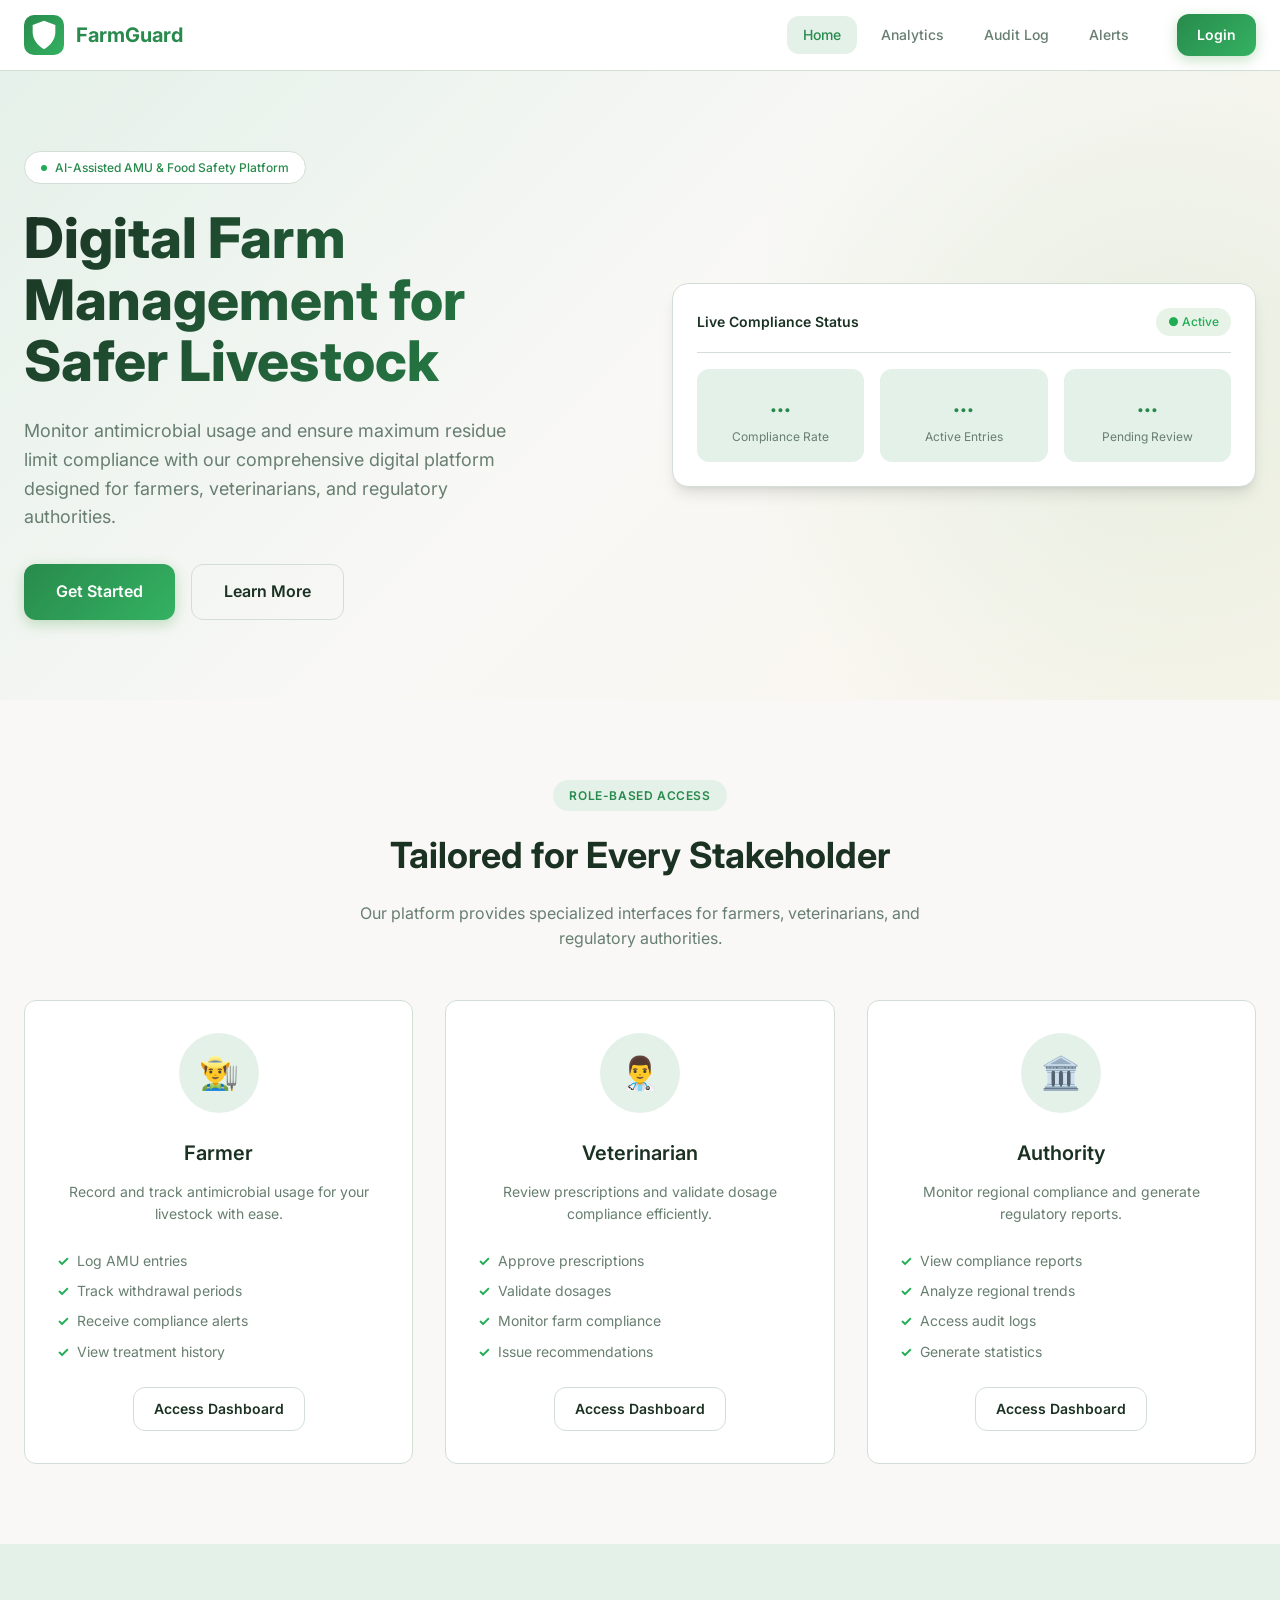
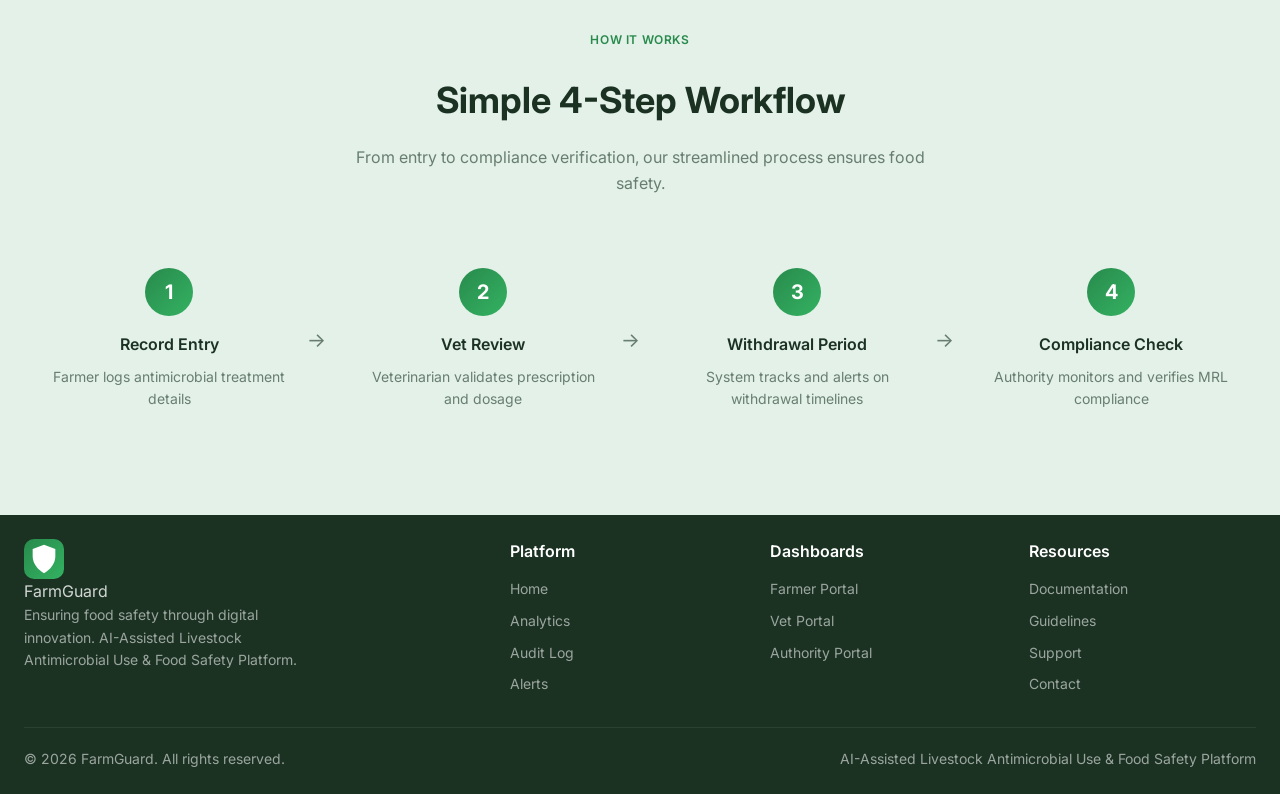
==== index.html @ 8f9a7e8b "Initial commit" ====
<!DOCTYPE html>
<html lang="en">
<head>
  <meta charset="UTF-8">
  <meta name="viewport" content="width=device-width, initial-scale=1.0">
  <title>Digital Farm Management Portal - AMU/MRL Monitoring</title>
  <meta name="description" content="Digital Farm Management Portal for monitoring Maximum Residue Limits (MRL) and Antimicrobial Usage (AMU) in livestock">
  <link rel="stylesheet" href="styles.css">
</head>
<body>
  <!-- Header -->
  <header class="header">
    <div class="header-container">
      <a href="index.html" class="logo">
        <div class="logo-icon">
          <svg width="34" height="34" viewBox="0 0 24 24" fill="white" xmlns="http://www.w3.org/2000/svg">
            <path d="M12 2L4 5V10C4 15 7.5 19.5 12 22C16.5 19.5 20 15 20 10V5L12 2Z"/>
          </svg>
        </div>
        <span>FarmGuard</span>
      </a>
      
      <nav class="nav">
        <div class="nav-links">
          <a href="index.html" class="nav-link active">Home</a>
          <a href="analytics.html" class="nav-link">Analytics</a>
          <a href="audit-log.html" class="nav-link">Audit Log</a>
          <a href="alerts.html" class="nav-link">Alerts</a>
        </div>
        <a href="login.html" class="btn btn-primary">Login</a>
      </nav>
    </div>
  </header>

  <!-- Hero Section -->
  <section class="hero">
    <div class="hero-container">
      <div class="hero-content">
        <div class="hero-badge">
          <span class="dot"></span>
          AI-Assisted AMU & Food Safety Platform
        </div>
        <h1>Digital Farm Management for Safer Livestock</h1>
        <p>Monitor antimicrobial usage and ensure maximum residue limit compliance with our comprehensive digital platform designed for farmers, veterinarians, and regulatory authorities.</p>
        <div class="hero-buttons">
          <a href="login.html" class="btn btn-primary btn-lg">Get Started</a>
          <a href="#roles" class="btn btn-outline btn-lg">Learn More</a>
        </div>
      </div>
      
      <div class="hero-visual">
        <div class="hero-card">
          <div class="hero-card-header">
            <span class="hero-card-title">Live Compliance Status</span>
            <span class="hero-card-badge">● Active</span>
          </div>
          <div class="stats-grid">
            <div class="stat-item">
              <div class="stat-value" id="homeComplianceRate">...</div>
              <div class="stat-label">Compliance Rate</div>
            </div>
            <div class="stat-item">
              <div class="stat-value" id="homeActiveEntries">...</div>
              <div class="stat-label">Active Entries</div>
            </div>
            <div class="stat-item">
              <div class="stat-value" id="homePendingReview">...</div>
              <div class="stat-label">Pending Review</div>
            </div>
          </div>
        </div>
      </div>
    </div>
  </section>

  <!-- Roles Section -->
  <section class="section" id="roles">
    <div class="section-container">
      <div class="section-header">
        <span class="section-badge">Role-Based Access</span>
        <h2 class="section-title">Tailored for Every Stakeholder</h2>
        <p class="section-description">Our platform provides specialized interfaces for farmers, veterinarians, and regulatory authorities.</p>
      </div>
      
      <div class="roles-grid">
        <!-- Farmer Card -->
        <div class="role-card">
          <div class="role-icon">👨‍🌾</div>
          <h3>Farmer</h3>
          <p>Record and track antimicrobial usage for your livestock with ease.</p>
          <ul class="role-features">
            <li>Log AMU entries</li>
            <li>Track withdrawal periods</li>
            <li>Receive compliance alerts</li>
            <li>View treatment history</li>
          </ul>
          <a href="farmer-dashboard.html" class="btn btn-outline">Access Dashboard</a>
        </div>
        
        <!-- Veterinarian Card -->
        <div class="role-card">
          <div class="role-icon">👨‍⚕️</div>
          <h3>Veterinarian</h3>
          <p>Review prescriptions and validate dosage compliance efficiently.</p>
          <ul class="role-features">
            <li>Approve prescriptions</li>
            <li>Validate dosages</li>
            <li>Monitor farm compliance</li>
            <li>Issue recommendations</li>
          </ul>
          <a href="vet-dashboard.html" class="btn btn-outline">Access Dashboard</a>
        </div>
        
        <!-- Authority Card -->
        <div class="role-card">
          <div class="role-icon">🏛️</div>
          <h3>Authority</h3>
          <p>Monitor regional compliance and generate regulatory reports.</p>
          <ul class="role-features">
            <li>View compliance reports</li>
            <li>Analyze regional trends</li>
            <li>Access audit logs</li>
            <li>Generate statistics</li>
          </ul>
          <a href="authority-dashboard.html" class="btn btn-outline">Access Dashboard</a>
        </div>
      </div>
    </div>
  </section>

  <!-- Workflow Section -->
  <section class="section" style="background: var(--accent);">
    <div class="section-container">
      <div class="section-header">
        <span class="section-badge">How It Works</span>
        <h2 class="section-title">Simple 4-Step Workflow</h2>
        <p class="section-description">From entry to compliance verification, our streamlined process ensures food safety.</p>
      </div>
      
      <div class="workflow-grid">
        <div class="workflow-step">
          <div class="workflow-number">1</div>
          <h4>Record Entry</h4>
          <p>Farmer logs antimicrobial treatment details</p>
        </div>
        <div class="workflow-step">
          <div class="workflow-number">2</div>
          <h4>Vet Review</h4>
          <p>Veterinarian validates prescription and dosage</p>
        </div>
        <div class="workflow-step">
          <div class="workflow-number">3</div>
          <h4>Withdrawal Period</h4>
          <p>System tracks and alerts on withdrawal timelines</p>
        </div>
        <div class="workflow-step">
          <div class="workflow-number">4</div>
          <h4>Compliance Check</h4>
          <p>Authority monitors and verifies MRL compliance</p>
        </div>
      </div>
    </div>
  </section>

  <!-- Footer -->
  <footer class="footer">
    <div class="footer-container">
      <div class="footer-grid">
        <div class="footer-brand">
        <div class="logo-icon">
          <svg width="34" height="34" viewBox="0 0 24 24" fill="white" xmlns="http://www.w3.org/2000/svg">
            <path d="M12 2L4 5V10C4 15 7.5 19.5 12 22C16.5 19.5 20 15 20 10V5L12 2Z"/>
          </svg>
        </div>
        <span>FarmGuard</span>
        <!--
          <div class="logo">
            <div class="logo-icon">🌾</div>
            <span>FarmGuard</span>
          </div>-->
          <p>Ensuring food safety through digital innovation. AI-Assisted Livestock Antimicrobial Use & Food Safety Platform.</p>
        </div>
        
        <div class="footer-column">
          <h4>Platform</h4>
          <ul>
            <li><a href="index.html">Home</a></li>
            <li><a href="analytics.html">Analytics</a></li>
            <li><a href="audit-log.html">Audit Log</a></li>
            <li><a href="alerts.html">Alerts</a></li>
          </ul>
        </div>
        
        <div class="footer-column">
          <h4>Dashboards</h4>
          <ul>
            <li><a href="farmer-dashboard.html">Farmer Portal</a></li>
            <li><a href="vet-dashboard.html">Vet Portal</a></li>
            <li><a href="authority-dashboard.html">Authority Portal</a></li>
          </ul>
        </div>
        
        <div class="footer-column">
          <h4>Resources</h4>
          <ul>
            <li><a href="#">Documentation</a></li>
            <li><a href="#">Guidelines</a></li>
            <li><a href="#">Support</a></li>
            <li><a href="#">Contact</a></li>
          </ul>
        </div>
      </div>
      
      <div class="footer-bottom">
        <span>© 2026 FarmGuard. All rights reserved.</span>
        <span>AI-Assisted Livestock Antimicrobial Use & Food Safety Platform</span>
      </div>
    </div>
  </footer>

  <script>
    async function loadHomePublicStats() {
      try {
        const response = await fetch('/api/public-stats');
        if (response.ok) {
          const stats = await response.json();
          document.getElementById('homeComplianceRate').textContent = (stats.compliance_rate || 100) + '%';
          document.getElementById('homeActiveEntries').textContent = stats.active_entries || 0;
          document.getElementById('homePendingReview').textContent = stats.pending_review || 0;
        }
      } catch (e) {
        console.error('Error fetching home public stats:', e);
      }
    }

    document.addEventListener('DOMContentLoaded', () => {
      loadHomePublicStats();
      // Real-time automatic polling every 4 seconds
      setInterval(loadHomePublicStats, 4000);
    });
  </script>
</body>
</html>
---- styles.css ----
/* Digital Farm Management Portal - Complete Styles */
@import url('https://fonts.googleapis.com/css2?family=Inter:wght@300;400;500;600;700;800&display=swap');

* {
  margin: 0;
  padding: 0;
  box-sizing: border-box;
}

:root {
  /* Colors */
  --primary: hsl(142, 55%, 35%);
  --primary-light: hsl(142, 55%, 45%);
  --primary-dark: hsl(142, 55%, 25%);
  --primary-foreground: hsl(0, 0%, 100%);
  
  --secondary: hsl(45, 93%, 47%);
  --secondary-light: hsl(45, 93%, 57%);
  --secondary-foreground: hsl(0, 0%, 10%);
  
  --background: hsl(40, 23%, 97%);
  --foreground: hsl(142, 30%, 15%);
  
  --card: hsl(0, 0%, 100%);
  --card-foreground: hsl(142, 30%, 15%);
  
  --muted: hsl(142, 10%, 90%);
  --muted-foreground: hsl(142, 10%, 45%);
  
  --accent: hsl(142, 30%, 92%);
  --accent-foreground: hsl(142, 55%, 30%);
  
  --destructive: hsl(0, 72%, 51%);
  --success: hsl(142, 70%, 40%);
  --warning: hsl(38, 92%, 50%);
  
  --border: hsl(142, 15%, 85%);
  --input: hsl(142, 15%, 85%);
  --ring: hsl(142, 55%, 35%);
  
  --radius: 0.75rem;
  --shadow-sm: 0 1px 2px 0 rgb(0 0 0 / 0.05);
  --shadow: 0 1px 3px 0 rgb(0 0 0 / 0.1), 0 1px 2px -1px rgb(0 0 0 / 0.1);
  --shadow-md: 0 4px 6px -1px rgb(0 0 0 / 0.1), 0 2px 4px -2px rgb(0 0 0 / 0.1);
  --shadow-lg: 0 10px 15px -3px rgb(0 0 0 / 0.1), 0 4px 6px -4px rgb(0 0 0 / 0.1);
}

body {
  font-family: 'Inter', -apple-system, BlinkMacSystemFont, 'Segoe UI', sans-serif;
  background-color: var(--background);
  color: var(--foreground);
  line-height: 1.6;
  min-height: 100vh;
}

a {
  color: inherit;
  text-decoration: none;
}

/* Header */
.header {
  background: rgba(255, 255, 255, 0.95);
  backdrop-filter: blur(12px);
  border-bottom: 1px solid var(--border);
  position: sticky;
  top: 0;
  z-index: 100;
  padding: 0 1.5rem;
}

.header-container {
  max-width: 1280px;
  margin: 0 auto;
  display: flex;
  align-items: center;
  justify-content: space-between;
  height: 70px;
}

.logo {
  display: flex;
  align-items: center;
  gap: 0.75rem;
  font-weight: 700;
  font-size: 1.25rem;
  color: var(--primary);
}

.logo-icon {
  width: 40px;
  height: 40px;
  background: linear-gradient(135deg, var(--primary), var(--primary-light));
  border-radius: 10px;
  display: flex;
  align-items: center;
  justify-content: center;
  color: white;
  font-size: 1.25rem;
}

.nav {
  display: flex;
  align-items: center;
  gap: 2rem;
}

.nav-links {
  display: flex;
  gap: 0.5rem;
}

.nav-link {
  padding: 0.5rem 1rem;
  border-radius: var(--radius);
  font-weight: 500;
  font-size: 0.875rem;
  color: var(--muted-foreground);
  transition: all 0.2s;
}

.nav-link:hover {
  color: var(--foreground);
  background: var(--accent);
}

.nav-link.active {
  color: var(--primary);
  background: var(--accent);
}

/* Buttons */
.btn {
  display: inline-flex;
  align-items: center;
  justify-content: center;
  gap: 0.5rem;
  padding: 0.625rem 1.25rem;
  font-size: 0.875rem;
  font-weight: 600;
  border-radius: var(--radius);
  border: none;
  cursor: pointer;
  transition: all 0.2s;
}

.btn-primary {
  background: linear-gradient(135deg, var(--primary), var(--primary-light));
  color: var(--primary-foreground);
  box-shadow: 0 4px 14px 0 rgba(34, 139, 34, 0.25);
}

.btn-primary:hover {
  transform: translateY(-1px);
  box-shadow: 0 6px 20px 0 rgba(34, 139, 34, 0.35);
}

.btn-secondary {
  background: var(--secondary);
  color: var(--secondary-foreground);
}

.btn-secondary:hover {
  background: var(--secondary-light);
}

.btn-outline {
  background: transparent;
  border: 1px solid var(--border);
  color: var(--foreground);
}

.btn-outline:hover {
  background: var(--accent);
  border-color: var(--primary);
}

.btn-ghost {
  background: transparent;
  color: var(--muted-foreground);
}

.btn-ghost:hover {
  background: var(--accent);
  color: var(--foreground);
}

.btn-sm {
  padding: 0.375rem 0.75rem;
  font-size: 0.75rem;
}

.btn-lg {
  padding: 0.875rem 2rem;
  font-size: 1rem;
}

/* Hero Section */
.hero {
  padding: 5rem 1.5rem;
  background: linear-gradient(135deg, var(--accent) 0%, var(--background) 50%, hsl(45, 50%, 95%) 100%);
  position: relative;
  overflow: hidden;
}

.hero::before {
  content: '';
  position: absolute;
  top: -50%;
  right: -20%;
  width: 60%;
  height: 200%;
  background: radial-gradient(circle, rgba(34, 139, 34, 0.08) 0%, transparent 60%);
  pointer-events: none;
}

.hero-container {
  max-width: 1280px;
  margin: 0 auto;
  display: grid;
  grid-template-columns: 1fr 1fr;
  gap: 4rem;
  align-items: center;
}

.hero-badge {
  display: inline-flex;
  align-items: center;
  gap: 0.5rem;
  background: var(--card);
  border: 1px solid var(--border);
  padding: 0.375rem 1rem;
  border-radius: 9999px;
  font-size: 0.75rem;
  font-weight: 500;
  color: var(--primary);
  margin-bottom: 1.5rem;
}

.hero-badge .dot {
  width: 6px;
  height: 6px;
  background: var(--success);
  border-radius: 50%;
  animation: pulse 2s infinite;
}

@keyframes pulse {
  0%, 100% { opacity: 1; }
  50% { opacity: 0.5; }
}

.hero h1 {
  font-size: 3.5rem;
  font-weight: 800;
  line-height: 1.1;
  margin-bottom: 1.5rem;
  background: linear-gradient(135deg, var(--foreground) 0%, var(--primary) 100%);
  -webkit-background-clip: text;
  -webkit-text-fill-color: transparent;
  background-clip: text;
}

.hero p {
  font-size: 1.125rem;
  color: var(--muted-foreground);
  margin-bottom: 2rem;
  max-width: 500px;
}

.hero-buttons {
  display: flex;
  gap: 1rem;
  flex-wrap: wrap;
}

.hero-visual {
  position: relative;
}

.hero-card {
  background: var(--card);
  border-radius: 1rem;
  box-shadow: var(--shadow-lg);
  padding: 1.5rem;
  border: 1px solid var(--border);
}

.hero-card-header {
  display: flex;
  align-items: center;
  justify-content: space-between;
  margin-bottom: 1rem;
  padding-bottom: 1rem;
  border-bottom: 1px solid var(--border);
}

.hero-card-title {
  font-weight: 600;
  font-size: 0.875rem;
}

.hero-card-badge {
  background: rgba(34, 139, 34, 0.1);
  color: var(--success);
  padding: 0.25rem 0.75rem;
  border-radius: 9999px;
  font-size: 0.75rem;
  font-weight: 500;
}

.stats-grid {
  display: grid;
  grid-template-columns: repeat(3, 1fr);
  gap: 1rem;
}

.stat-item {
  text-align: center;
  padding: 1rem;
  background: var(--accent);
  border-radius: var(--radius);
}

.stat-value {
  font-size: 1.5rem;
  font-weight: 700;
  color: var(--primary);
}

.stat-label {
  font-size: 0.75rem;
  color: var(--muted-foreground);
  margin-top: 0.25rem;
}

/* Sections */
.section {
  padding: 5rem 1.5rem;
}

.section-container {
  max-width: 1280px;
  margin: 0 auto;
}

.section-header {
  text-align: center;
  margin-bottom: 3rem;
}

.section-badge {
  display: inline-block;
  background: var(--accent);
  color: var(--primary);
  padding: 0.375rem 1rem;
  border-radius: 9999px;
  font-size: 0.75rem;
  font-weight: 600;
  text-transform: uppercase;
  letter-spacing: 0.05em;
  margin-bottom: 1rem;
}

.section-title {
  font-size: 2.25rem;
  font-weight: 700;
  margin-bottom: 1rem;
}

.section-description {
  color: var(--muted-foreground);
  max-width: 600px;
  margin: 0 auto;
}

/* Cards */
.card {
  background: var(--card);
  border: 1px solid var(--border);
  border-radius: var(--radius);
  box-shadow: var(--shadow);
  overflow: hidden;
}

.card-header {
  padding: 1.5rem;
  border-bottom: 1px solid var(--border);
}

.card-title {
  font-size: 1.125rem;
  font-weight: 600;
  margin-bottom: 0.25rem;
}

.card-description {
  font-size: 0.875rem;
  color: var(--muted-foreground);
}

.card-content {
  padding: 1.5rem;
}

.card-footer {
  padding: 1rem 1.5rem;
  border-top: 1px solid var(--border);
  background: var(--muted);
}

/* Role Cards */
.roles-grid {
  display: grid;
  grid-template-columns: repeat(3, 1fr);
  gap: 2rem;
}

.role-card {
  background: var(--card);
  border: 1px solid var(--border);
  border-radius: var(--radius);
  padding: 2rem;
  text-align: center;
  transition: all 0.3s;
  position: relative;
  overflow: hidden;
}

.role-card:hover {
  transform: translateY(-4px);
  box-shadow: var(--shadow-lg);
  border-color: var(--primary);
}

.role-card::before {
  content: '';
  position: absolute;
  top: 0;
  left: 0;
  right: 0;
  height: 4px;
  background: linear-gradient(90deg, var(--primary), var(--secondary));
  opacity: 0;
  transition: opacity 0.3s;
}

.role-card:hover::before {
  opacity: 1;
}

.role-icon {
  width: 80px;
  height: 80px;
  margin: 0 auto 1.5rem;
  background: var(--accent);
  border-radius: 50%;
  display: flex;
  align-items: center;
  justify-content: center;
  font-size: 2rem;
}

.role-card h3 {
  font-size: 1.25rem;
  font-weight: 600;
  margin-bottom: 0.75rem;
}

.role-card p {
  color: var(--muted-foreground);
  font-size: 0.875rem;
  margin-bottom: 1.5rem;
}

.role-features {
  text-align: left;
  margin-bottom: 1.5rem;
}

.role-features li {
  display: flex;
  align-items: center;
  gap: 0.5rem;
  font-size: 0.875rem;
  color: var(--muted-foreground);
  margin-bottom: 0.5rem;
}

.role-features li::before {
  content: '✓';
  color: var(--success);
  font-weight: bold;
}

/* Workflow Section */
.workflow-grid {
  display: grid;
  grid-template-columns: repeat(4, 1fr);
  gap: 1.5rem;
}

.workflow-step {
  text-align: center;
  padding: 1.5rem;
  position: relative;
}

.workflow-step::after {
  content: '→';
  position: absolute;
  right: -0.75rem;
  top: 50%;
  transform: translateY(-50%);
  color: var(--muted-foreground);
  font-size: 1.25rem;
}

.workflow-step:last-child::after {
  display: none;
}

.workflow-number {
  width: 48px;
  height: 48px;
  background: linear-gradient(135deg, var(--primary), var(--primary-light));
  color: white;
  border-radius: 50%;
  display: flex;
  align-items: center;
  justify-content: center;
  font-weight: 700;
  font-size: 1.25rem;
  margin: 0 auto 1rem;
}

.workflow-step h4 {
  font-weight: 600;
  margin-bottom: 0.5rem;
}

.workflow-step p {
  font-size: 0.875rem;
  color: var(--muted-foreground);
}

/* Footer */
.footer {
  background: var(--foreground);
  color: rgba(255, 255, 255, 0.8);
  padding: 1.5rem 1.5rem;
}

.footer-container {
  max-width: 1280px;
  margin: 0 auto;
}

.footer-grid {
  display: grid;
  grid-template-columns: 2fr 1fr 1fr 1fr;
  gap: 2rem;
  margin-bottom: 1.5rem;
}

.footer-brand .logo {
  color: white;
  margin-bottom: 0.75rem;
}

.footer-brand p {
  font-size: 0.875rem;
  opacity: 0.7;
  max-width: 300px;
}

.footer-column h4 {
  color: white;
  font-weight: 600;
  margin-bottom: 0.75rem;
}

.footer-column ul {
  list-style: none;
}

.footer-column li {
  margin-bottom: 0.375rem;
}

.footer-column a {
  font-size: 0.875rem;
  opacity: 0.7;
  transition: opacity 0.2s;
}

.footer-column a:hover {
  opacity: 1;
}

.footer-bottom {
  display: flex;
  justify-content: space-between;
  align-items: center;
  font-size: 0.875rem;
  opacity: 0.7;
}

.footer-grid + .footer-bottom {
  padding-top: 1.25rem;
  border-top: 1px solid rgba(255, 255, 255, 0.1);
}

/* Login Page */
.login-page {
  min-height: 100vh;
  display: flex;
  align-items: center;
  justify-content: center;
  padding: 2rem;
  background: linear-gradient(135deg, var(--accent) 0%, var(--background) 50%, hsl(45, 50%, 95%) 100%);
}

.login-container {
  width: 100%;
  max-width: 450px;
}

.login-header {
  text-align: center;
  margin-bottom: 2rem;
}

.login-header .logo {
  justify-content: center;
  margin-bottom: 1.5rem;
}

.login-header h1 {
  font-size: 1.75rem;
  font-weight: 700;
  margin-bottom: 0.5rem;
}

.login-header p {
  color: var(--muted-foreground);
}

.login-card {
  background: var(--card);
  border: 1px solid var(--border);
  border-radius: var(--radius);
  box-shadow: var(--shadow-lg);
  overflow: hidden;
}

.role-tabs {
  display: flex;
  border-bottom: 1px solid var(--border);
}

.role-tab {
  flex: 1;
  padding: 1rem;
  text-align: center;
  font-weight: 500;
  font-size: 0.875rem;
  color: var(--muted-foreground);
  background: var(--muted);
  border: none;
  cursor: pointer;
  transition: all 0.2s;
}

.role-tab:hover {
  color: var(--foreground);
}

.role-tab.active {
  background: var(--card);
  color: var(--primary);
  box-shadow: inset 0 -2px 0 var(--primary);
}

.login-form {
  padding: 2rem;
}

.form-group {
  margin-bottom: 1.5rem;
}

.form-group label {
  display: block;
  font-weight: 500;
  font-size: 0.875rem;
  margin-bottom: 0.5rem;
}

.form-group input {
  width: 100%;
  padding: 0.75rem 1rem;
  border: 1px solid var(--border);
  border-radius: var(--radius);
  font-size: 0.875rem;
  transition: all 0.2s;
  background: var(--background);
}

.form-group input:focus {
  outline: none;
  border-color: var(--primary);
  box-shadow: 0 0 0 3px rgba(34, 139, 34, 0.1);
}

.form-row {
  display: flex;
  justify-content: space-between;
  align-items: center;
  margin-bottom: 1.5rem;
}

.checkbox-group {
  display: flex;
  align-items: center;
  gap: 0.5rem;
  font-size: 0.875rem;
}

.forgot-link {
  font-size: 0.875rem;
  color: var(--primary);
}

.login-form .btn {
  width: 100%;
}

.login-footer {
  text-align: center;
  padding: 1.5rem;
  background: var(--muted);
  border-top: 1px solid var(--border);
  font-size: 0.875rem;
}

.login-footer a {
  color: var(--primary);
  font-weight: 500;
}

/* Dashboard Layout */
.dashboard {
  display: flex;
  min-height: 100vh;
}

.sidebar {
  width: 280px;
  background: var(--card);
  border-right: 1px solid var(--border);
  padding: 1.5rem;
  display: flex;
  flex-direction: column;
}

.sidebar-header {
  margin-bottom: 2rem;
}

.sidebar-nav {
  flex: 1;
}

.sidebar-section {
  margin-bottom: 1.5rem;
}

.sidebar-section-title {
  font-size: 0.75rem;
  font-weight: 600;
  text-transform: uppercase;
  letter-spacing: 0.05em;
  color: var(--muted-foreground);
  margin-bottom: 0.75rem;
  padding: 0 0.75rem;
}

.sidebar-link {
  display: flex;
  align-items: center;
  gap: 0.75rem;
  padding: 0.75rem;
  border-radius: var(--radius);
  font-size: 0.875rem;
  color: var(--muted-foreground);
  transition: all 0.2s;
  margin-bottom: 0.25rem;
}

.sidebar-link:hover {
  background: var(--accent);
  color: var(--foreground);
}

.sidebar-link.active {
  background: var(--accent);
  color: var(--primary);
  font-weight: 500;
}

.sidebar-link svg, .sidebar-link .icon {
  width: 20px;
  height: 20px;
  opacity: 0.7;
}

.sidebar-footer {
  padding-top: 1rem;
  border-top: 1px solid var(--border);
}

.user-info {
  display: flex;
  align-items: center;
  gap: 0.75rem;
  padding: 0.75rem;
}

.user-avatar {
  width: 40px;
  height: 40px;
  background: var(--accent);
  border-radius: 50%;
  display: flex;
  align-items: center;
  justify-content: center;
  font-weight: 600;
  color: var(--primary);
}

.user-details {
  flex: 1;
}

.user-name {
  font-weight: 500;
  font-size: 0.875rem;
}

.user-role {
  font-size: 0.75rem;
  color: var(--muted-foreground);
}

.main-content {
  flex: 1;
  padding: 2rem;
  overflow-y: auto;
  background: var(--background);
}

.page-header {
  margin-bottom: 2rem;
}

.page-header h1 {
  font-size: 1.75rem;
  font-weight: 700;
  margin-bottom: 0.5rem;
}

.page-header p {
  color: var(--muted-foreground);
}

/* Stats Grid */
.stats-row {
  display: grid;
  grid-template-columns: repeat(4, 1fr);
  gap: 1.5rem;
  margin-bottom: 2rem;
}

.stat-card {
  background: var(--card);
  border: 1px solid var(--border);
  border-radius: var(--radius);
  padding: 1.5rem;
  display: flex;
  align-items: flex-start;
  gap: 1rem;
}

.stat-icon {
  width: 48px;
  height: 48px;
  border-radius: var(--radius);
  display: flex;
  align-items: center;
  justify-content: center;
  font-size: 1.25rem;
}

.stat-icon.primary {
  background: rgba(34, 139, 34, 0.1);
  color: var(--primary);
}

.stat-icon.warning {
  background: rgba(245, 158, 11, 0.1);
  color: var(--warning);
}

.stat-icon.success {
  background: rgba(34, 197, 94, 0.1);
  color: var(--success);
}

.stat-icon.accent {
  background: var(--accent);
  color: var(--accent-foreground);
}

.stat-info h3 {
  font-size: 0.875rem;
  font-weight: 500;
  color: var(--muted-foreground);
  margin-bottom: 0.25rem;
}

.stat-info .value {
  font-size: 1.75rem;
  font-weight: 700;
  color: var(--foreground);
}

.stat-info .trend {
  font-size: 0.75rem;
  margin-top: 0.25rem;
}

.stat-info .trend.up {
  color: var(--success);
}

.stat-info .trend.down {
  color: var(--destructive);
}

/* Tables */
.table-container {
  overflow-x: auto;
}

table {
  width: 100%;
  border-collapse: collapse;
}

th, td {
  padding: 0.75rem 1rem;
  text-align: left;
  border-bottom: 1px solid var(--border);
}

th {
  font-weight: 600;
  font-size: 0.75rem;
  text-transform: uppercase;
  letter-spacing: 0.05em;
  color: var(--muted-foreground);
  background: var(--muted);
}

td {
  font-size: 0.875rem;
}

tr:hover {
  background: var(--accent);
}

/* Badges */
.badge {
  display: inline-flex;
  align-items: center;
  padding: 0.25rem 0.75rem;
  border-radius: 9999px;
  font-size: 0.75rem;
  font-weight: 500;
}

.badge-success {
  background: rgba(34, 197, 94, 0.1);
  color: var(--success);
}

.badge-warning {
  background: rgba(245, 158, 11, 0.1);
  color: var(--warning);
}

.badge-danger {
  background: rgba(239, 68, 68, 0.1);
  color: var(--destructive);
}

.badge-info {
  background: var(--accent);
  color: var(--accent-foreground);
}

.badge-outline {
  background: transparent;
  border: 1px solid var(--border);
  color: var(--muted-foreground);
}

/* Tabs */
.tabs {
  border-bottom: 1px solid var(--border);
  margin-bottom: 1.5rem;
}

.tabs-list {
  display: flex;
  gap: 0.5rem;
}

.tab {
  padding: 0.75rem 1.5rem;
  font-weight: 500;
  font-size: 0.875rem;
  color: var(--muted-foreground);
  border: none;
  background: none;
  cursor: pointer;
  position: relative;
  transition: all 0.2s;
}

.tab:hover {
  color: var(--foreground);
}

.tab.active {
  color: var(--primary);
}

.tab.active::after {
  content: '';
  position: absolute;
  bottom: -1px;
  left: 0;
  right: 0;
  height: 2px;
  background: var(--primary);
}

/* Alert Items */
.alert-item {
  display: flex;
  align-items: flex-start;
  gap: 1rem;
  padding: 1rem;
  border-radius: var(--radius);
  background: var(--muted);
  margin-bottom: 0.75rem;
  transition: background 0.2s;
}

.alert-item:hover {
  background: var(--accent);
}

.alert-icon {
  width: 40px;
  height: 40px;
  border-radius: var(--radius);
  display: flex;
  align-items: center;
  justify-content: center;
  flex-shrink: 0;
}

.alert-icon.urgent {
  background: rgba(239, 68, 68, 0.1);
  color: var(--destructive);
}

.alert-icon.warning {
  background: rgba(245, 158, 11, 0.1);
  color: var(--warning);
}

.alert-icon.info {
  background: rgba(34, 139, 34, 0.1);
  color: var(--primary);
}

.alert-icon.success {
  background: rgba(34, 197, 94, 0.1);
  color: var(--success);
}

.alert-content {
  flex: 1;
}

.alert-content h4 {
  font-weight: 600;
  font-size: 0.875rem;
  margin-bottom: 0.25rem;
}

.alert-content p {
  font-size: 0.875rem;
  color: var(--muted-foreground);
}

.alert-meta {
  display: flex;
  align-items: center;
  gap: 1rem;
  margin-top: 0.5rem;
  font-size: 0.75rem;
  color: var(--muted-foreground);
}

/* Charts Placeholder */
.chart-placeholder {
  height: 300px;
  background: linear-gradient(135deg, var(--accent) 0%, var(--muted) 100%);
  border-radius: var(--radius);
  display: flex;
  align-items: center;
  justify-content: center;
  color: var(--muted-foreground);
}

/* Responsive */
@media (max-width: 1024px) {
  .hero-container {
    grid-template-columns: 1fr;
    text-align: center;
  }
  
  .hero p {
    margin: 0 auto 2rem;
  }
  
  .hero-buttons {
    justify-content: center;
  }
  
  .hero-visual {
    max-width: 500px;
    margin: 0 auto;
  }
  
  .roles-grid {
    grid-template-columns: 1fr;
    max-width: 400px;
    margin: 0 auto;
  }
  
  .workflow-grid {
    grid-template-columns: repeat(2, 1fr);
  }
  
  .workflow-step:nth-child(2)::after {
    display: none;
  }
  
  .footer-grid {
    grid-template-columns: repeat(2, 1fr);
  }
  
  .stats-row {
    grid-template-columns: repeat(2, 1fr);
  }
  
  .sidebar {
    display: none;
  }
}

@media (max-width: 768px) {
  .nav-links {
    display: none;
  }
  
  .hero h1 {
    font-size: 2.5rem;
  }
  
  .workflow-grid {
    grid-template-columns: 1fr;
  }
  
  .workflow-step::after {
    display: none;
  }
  
  .footer-grid {
    grid-template-columns: 1fr;
  }
  
  .footer-bottom {
    flex-direction: column;
    gap: 1rem;
    text-align: center;
  }
  
  .stats-row {
    grid-template-columns: 1fr;
  }
}

/* Utility Classes */
.container {
  max-width: 1280px;
  margin: 0 auto;
  padding: 0 1.5rem;
}

.text-center { text-align: center; }
.text-left { text-align: left; }
.text-right { text-align: right; }

.mb-1 { margin-bottom: 0.25rem; }
.mb-2 { margin-bottom: 0.5rem; }
.mb-3 { margin-bottom: 0.75rem; }
.mb-4 { margin-bottom: 1rem; }
.mb-6 { margin-bottom: 1.5rem; }
.mb-8 { margin-bottom: 2rem; }

.mt-4 { margin-top: 1rem; }
.mt-6 { margin-top: 1.5rem; }

.flex { display: flex; }
.items-center { align-items: center; }
.justify-between { justify-content: space-between; }
.gap-2 { gap: 0.5rem; }
.gap-4 { gap: 1rem; }

.grid { display: grid; }
.grid-cols-2 { grid-template-columns: repeat(2, 1fr); }
.grid-cols-3 { grid-template-columns: repeat(3, 1fr); }

.hidden { display: none; }
.block { display: block; }
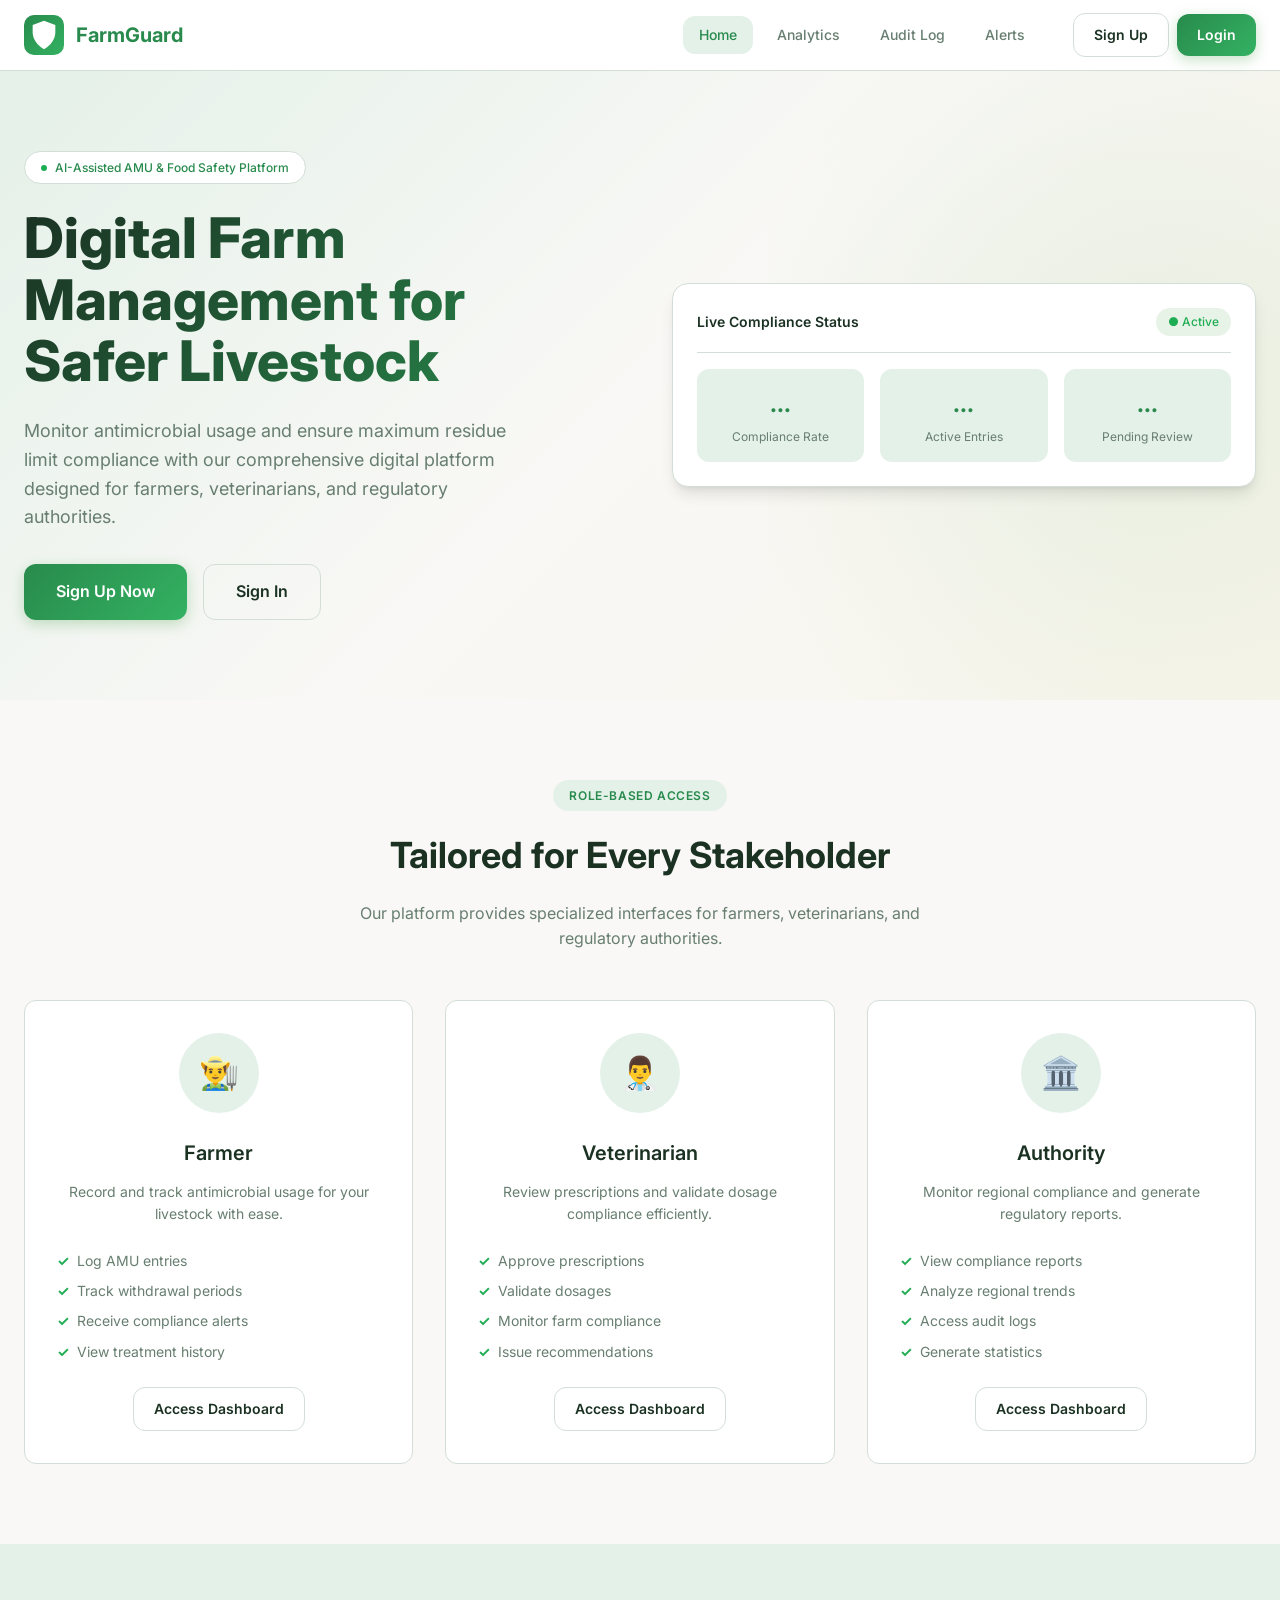
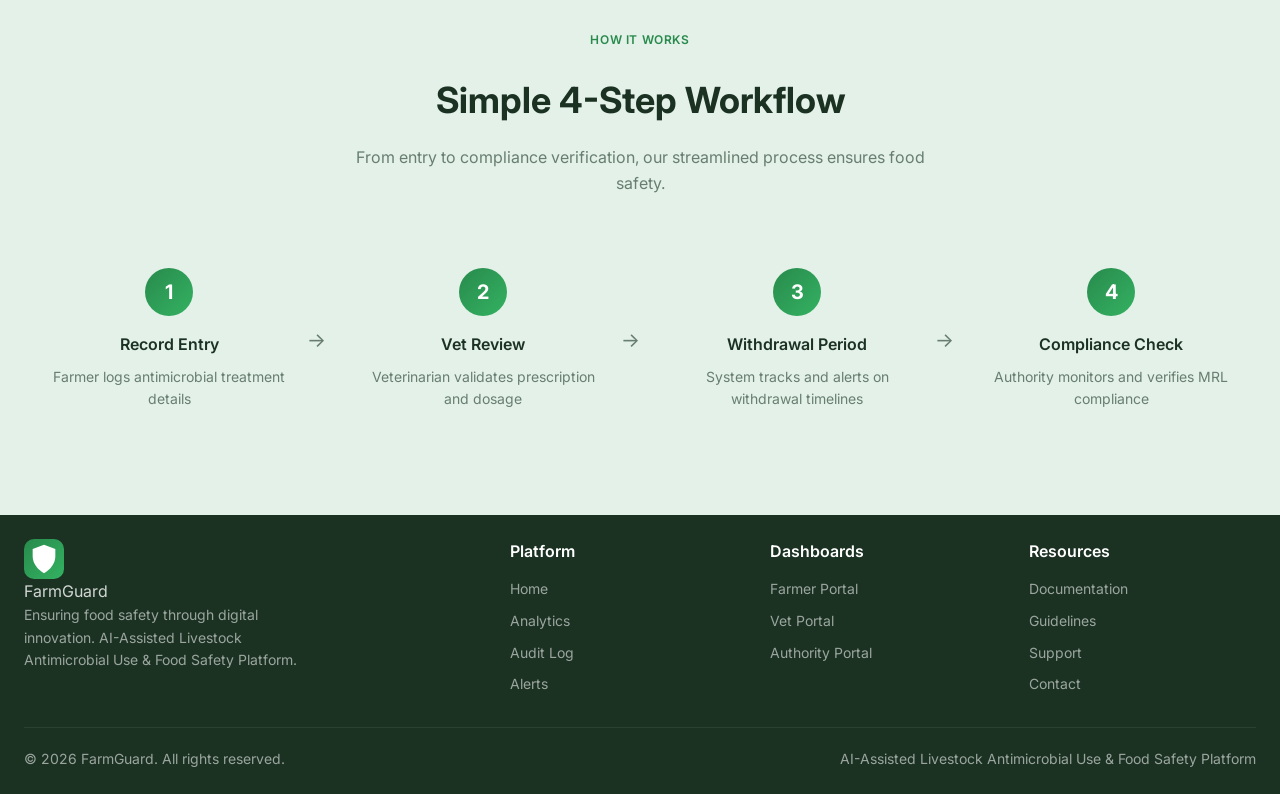
==== commit 78439b44: "Update FarmGuard project" ====
--- a/index.html
+++ b/index.html
@@ -27,7 +27,10 @@
           <a href="audit-log.html" class="nav-link">Audit Log</a>
           <a href="alerts.html" class="nav-link">Alerts</a>
         </div>
-        <a href="login.html" class="btn btn-primary">Login</a>
+        <div style="display: flex; gap: 0.5rem; align-items: center;">
+          <a href="signup.html" class="btn btn-outline">Sign Up</a>
+          <a href="login.html" class="btn btn-primary">Login</a>
+        </div>
       </nav>
     </div>
   </header>
@@ -43,8 +46,8 @@
         <h1>Digital Farm Management for Safer Livestock</h1>
         <p>Monitor antimicrobial usage and ensure maximum residue limit compliance with our comprehensive digital platform designed for farmers, veterinarians, and regulatory authorities.</p>
         <div class="hero-buttons">
-          <a href="login.html" class="btn btn-primary btn-lg">Get Started</a>
-          <a href="#roles" class="btn btn-outline btn-lg">Learn More</a>
+          <a href="signup.html" class="btn btn-primary btn-lg">Sign Up Now</a>
+          <a href="login.html" class="btn btn-outline btn-lg">Sign In</a>
         </div>
       </div>
       
